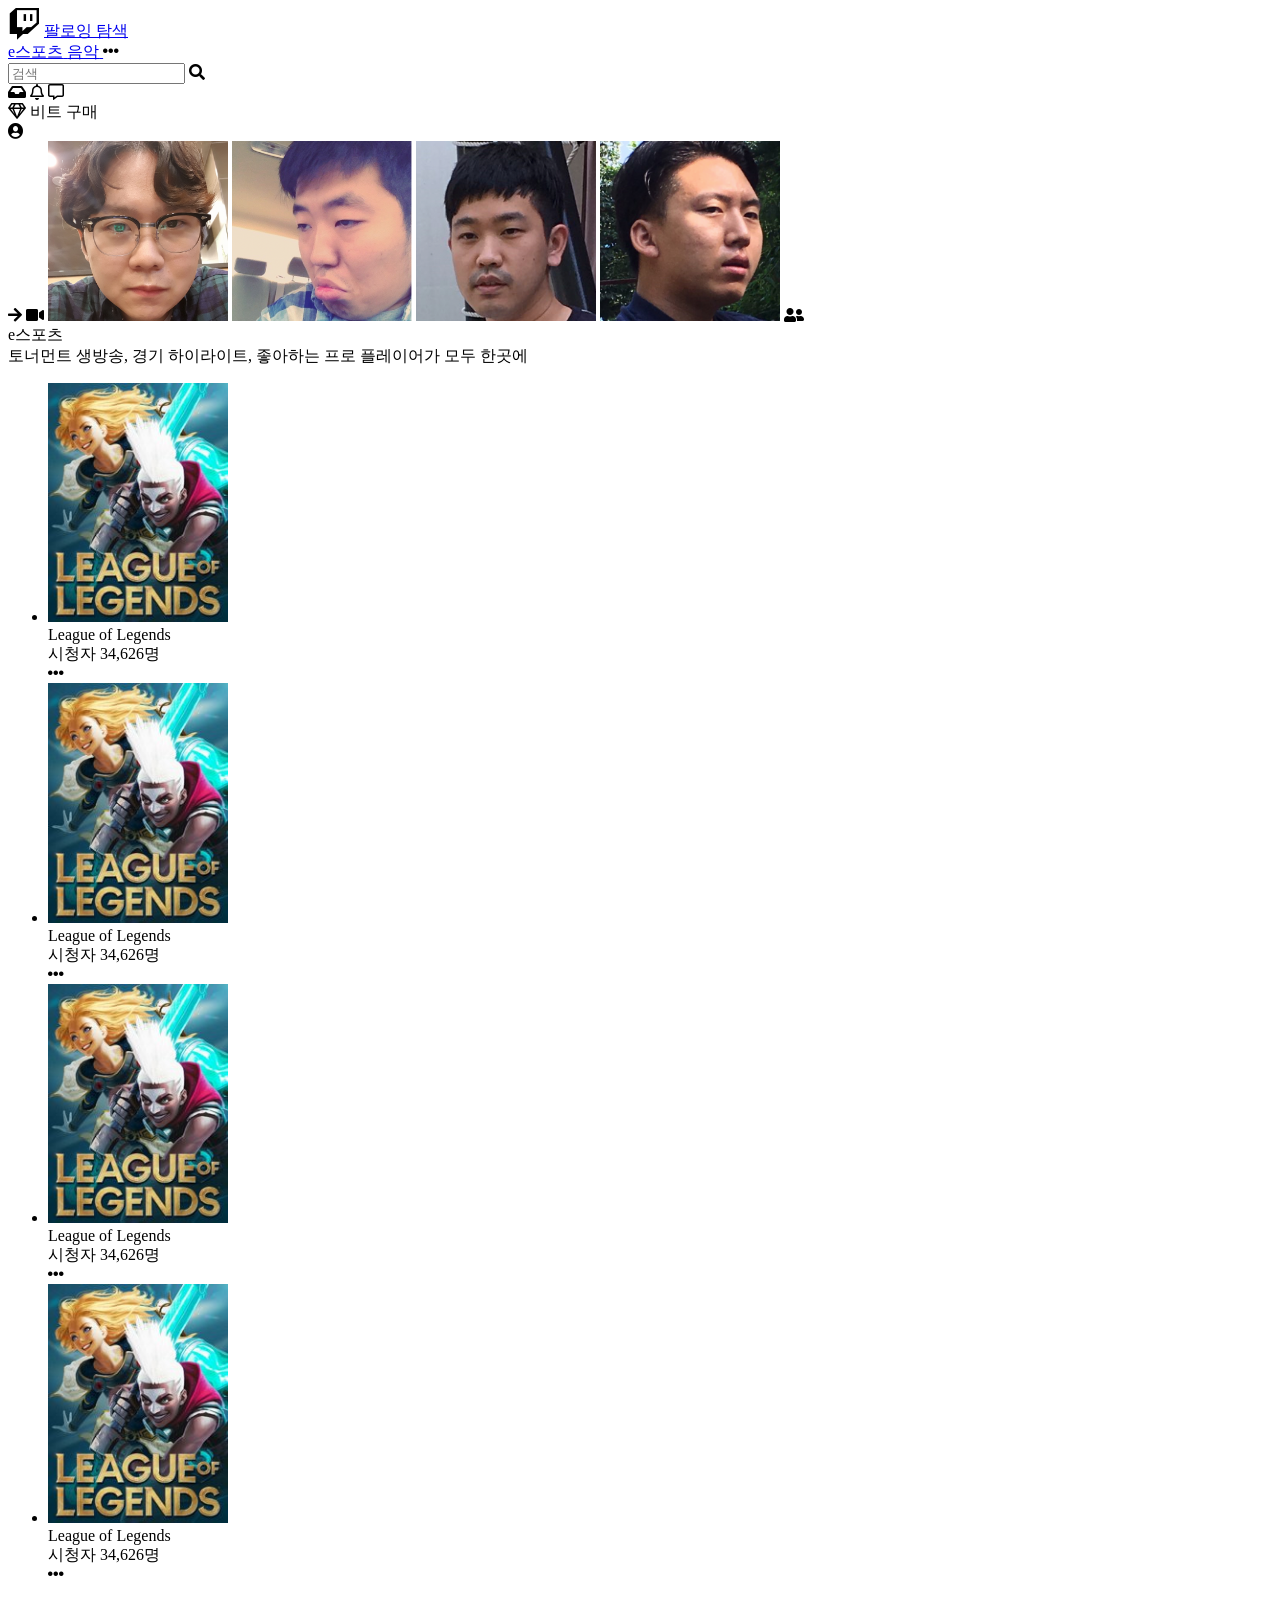
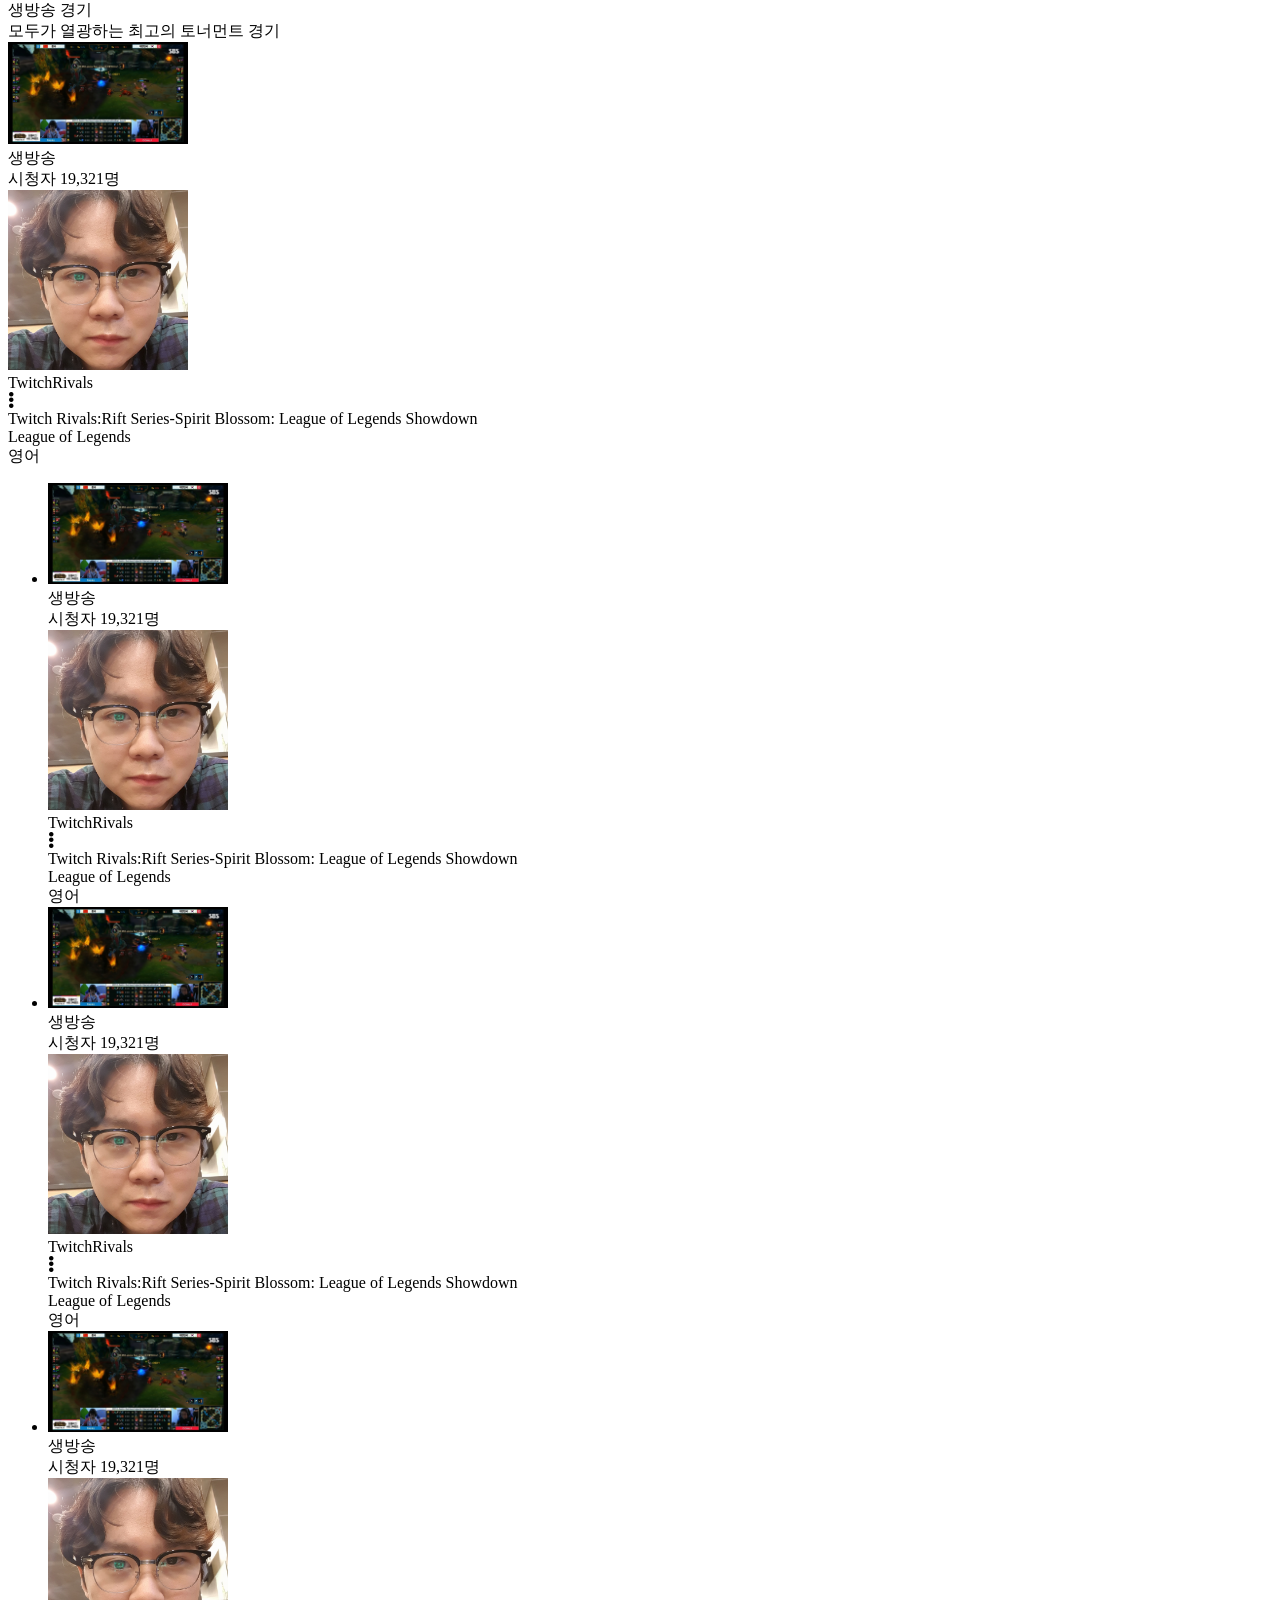
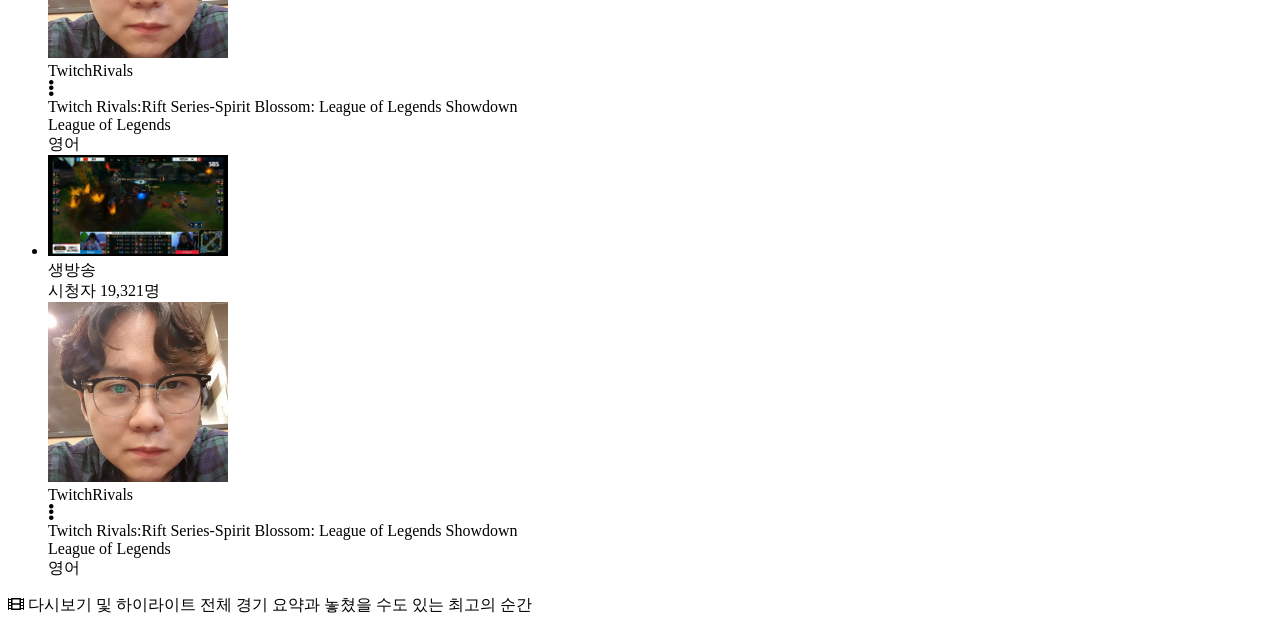
==== esports.html @ 5c9c3348 "first Commit html done" ====
<!DOCTYPE html>
<html lang="en">
  <head>
    <meta charset="UTF-8" />
    <meta name="viewport" content="width=device-width, initial-scale=1.0" />
    <link
      rel="stylesheet"
      href="https://use.fontawesome.com/releases/v5.14.0/css/all.css"
      integrity="sha384-HzLeBuhoNPvSl5KYnjx0BT+WB0QEEqLprO+NBkkk5gbc67FTaL7XIGa2w1L0Xbgc"
      crossorigin="anonymous"
    />
    <link rel="stylesheet" href="css/styles.css" />
    <title>Twitch</title>
  </head>
  <body>
    <header class="header">
      <div class="header__column">
        <i class="fab fa-twitch fa-2x"></i>
        <a href="following.html" class="header__link">
          <span class="header__title">팔로잉</span>
        </a>
        <a href="explore.html" class="header__link">
          <span class="header__title">탐색</span>
        </a>
      </div>
      <div class="header__column">
        <a href="esports.html" class="header__link">
          <span class="header__title">e스포츠</span>
        </a>
        <a href="music.html" class="header__link">
          <span class="header__title">음악</span>
        </a>
        <i class="fas fa-ellipsis-h"></i>
      </div>

      <div class="header__column">
        <div class="header__search-bar">
          <input type="text" class="header__search-text" placeholder="검색" />
          <i class="fas fa-search"></i>
        </div>
      </div>
      <div class="header__column">
        <i class="fas fa-inbox"></i>
        <i class="far fa-bell"></i>
        <i class="far fa-comment-alt"></i>
        <div class="header__btn">
          <i class="far fa-gem"></i>
          <span class="header__btn-title">비트 구매</span>
        </div>
        <i class="fas fa-user-circle"></i>
      </div>
    </header>
    <main class="main">
      <div class="nav">
        <i class="fas fa-arrow-right"></i>
        <i class="fas fa-video"></i>
        <img src="images/user1.png" class="nav__user" />
        <img src="images/user2.png" class="nav__user" />
        <img src="images/user3.png" class="nav__user" />
        <img src="images/user4.png" class="nav__user" />
        <i class="fas fa-user-friends"></i>
      </div>

      <div class="screen">
        <div class="screen__title">e스포츠</div>
        <div class="screen__description">
          토너먼트 생방송, 경기 하이라이트, 좋아하는 프로 플레이어가 모두 한곳에
        </div>
        <div class="esports__banners">
          <ul class="esports__banners-list">
            <li class="esports__banner">
              <img
                src="images/League of Legends-188x250.jpg"
                alt=""
                class="banner__picture"
              />
              <div class="banner__title">League of Legends</div>
              <div class="banner__description">시청자 34,626명</div>
              <i class="fas fa-ellipsis-h"></i>
            </li>
            <li class="esports__banner">
              <img
                src="images/League of Legends-188x250.jpg"
                alt=""
                class="banner__picture"
              />
              <div class="banner__title">League of Legends</div>
              <div class="banner__description">시청자 34,626명</div>
              <i class="fas fa-ellipsis-h"></i>
            </li>
            <li class="esports__banner">
              <img
                src="images/League of Legends-188x250.jpg"
                alt=""
                class="banner__picture"
              />
              <div class="banner__title">League of Legends</div>
              <div class="banner__description">시청자 34,626명</div>
              <i class="fas fa-ellipsis-h"></i>
            </li>
            <li class="esports__banner">
              <img
                src="images/League of Legends-188x250.jpg"
                alt=""
                class="banner__picture"
              />
              <div class="banner__title">League of Legends</div>
              <div class="banner__description">시청자 34,626명</div>
              <i class="fas fa-ellipsis-h"></i>
            </li>
          </ul>
        </div>
        <div class="esports__livegame">
          <div class="esports__livegame-title">생방송 경기</div>
          <div class="esports__livegame-description">
            모두가 열광하는 최고의 토너먼트 경기
          </div>
          <div class="livegame">
            <div class="livegame__column-big">
              <div class="livegame__feed">
                <div class="livegame__feed-video">
                  <img src="images/livegame1.jpg" alt="" class="video" />
                </div>
                <div class="livegame__feed-onair">생방송</div>
                <div class="livegame__feed-number">시청자 19,321명</div>
              </div>
              <div class="livegame__channel-bar">
                <img src="images/user1.png" class="nav__user" />
                <div class="livegame__channel-name">TwitchRivals</div>
                <i class="fas fa-ellipsis-v"></i>
              </div>
              <div class="livegame__channel-titie">
                Twitch Rivals:Rift Series-Spirit Blossom: League of Legends
                Showdown
              </div>
              <div class="livegame__game-title">League of Legends</div>
              <div class="livegame__game-language">영어</div>
            </div>
            <div class="livegame__column-small"></div>
            <ul class="livegame__small-list">
              <li class="livegame__small-channel">
                <div class="livegame__feed">
                  <div class="livegame__feed-video">
                    <img src="images/livegame1.jpg" alt="" class="video" />
                  </div>
                  <div class="livegame__feed-onair">생방송</div>
                  <div class="livegame__feed-number">시청자 19,321명</div>
                </div>
                <div class="livegame__channel-bar">
                  <img src="images/user1.png" class="nav__user" />
                  <div class="livegame__channel-name">TwitchRivals</div>
                  <i class="fas fa-ellipsis-v"></i>
                </div>
                <div class="livegame__channel-titie">
                  Twitch Rivals:Rift Series-Spirit Blossom: League of Legends
                  Showdown
                </div>
                <div class="livegame__game-title">League of Legends</div>
                <div class="livegame__game-language">영어</div>
              </li>
              <li class="livegame__small-channel">
                <div class="livegame__feed">
                  <div class="livegame__feed-video">
                    <img src="images/livegame1.jpg" alt="" class="video" />
                  </div>
                  <div class="livegame__feed-onair">생방송</div>
                  <div class="livegame__feed-number">시청자 19,321명</div>
                </div>
                <div class="livegame__channel-bar">
                  <img src="images/user1.png" class="nav__user" />
                  <div class="livegame__channel-name">TwitchRivals</div>
                  <i class="fas fa-ellipsis-v"></i>
                </div>
                <div class="livegame__channel-titie">
                  Twitch Rivals:Rift Series-Spirit Blossom: League of Legends
                  Showdown
                </div>
                <div class="livegame__game-title">League of Legends</div>
                <div class="livegame__game-language">영어</div>
              </li>
              <li class="livegame__small-channel">
                <div class="livegame__feed">
                  <div class="livegame__feed-video">
                    <img src="images/livegame1.jpg" alt="" class="video" />
                  </div>
                  <div class="livegame__feed-onair">생방송</div>
                  <div class="livegame__feed-number">시청자 19,321명</div>
                </div>
                <div class="livegame__channel-bar">
                  <img src="images/user1.png" class="nav__user" />
                  <div class="livegame__channel-name">TwitchRivals</div>
                  <i class="fas fa-ellipsis-v"></i>
                </div>
                <div class="livegame__channel-titie">
                  Twitch Rivals:Rift Series-Spirit Blossom: League of Legends
                  Showdown
                </div>
                <div class="livegame__game-title">League of Legends</div>
                <div class="livegame__game-language">영어</div>
              </li>
              <li class="livegame__small-channel">
                <div class="livegame__feed">
                  <div class="livegame__feed-video">
                    <img src="images/livegame1.jpg" alt="" class="video" />
                  </div>
                  <div class="livegame__feed-onair">생방송</div>
                  <div class="livegame__feed-number">시청자 19,321명</div>
                </div>
                <div class="livegame__channel-bar">
                  <img src="images/user1.png" class="nav__user" />
                  <div class="livegame__channel-name">TwitchRivals</div>
                  <i class="fas fa-ellipsis-v"></i>
                </div>
                <div class="livegame__channel-titie">
                  Twitch Rivals:Rift Series-Spirit Blossom: League of Legends
                  Showdown
                </div>
                <div class="livegame__game-title">League of Legends</div>
                <div class="livegame__game-language">영어</div>
              </li>
            </ul>
          </div>
        </div>
      <div class="esports__highlight">
        <div class="esports__highlight-title">
          <i class="fas fa-film"></i>
          <span class="highlight-title__title">다시보기 및 하이라이트</span>
          <span class="highlight-title__description">전체 경기 요약과 놓쳤을 수도 있는 최고의 순간</span>
        </div>
      </div>
      </div>
    </main>
  </body>
</html>
---- css/styles.css ----
img{
    width: 180px;
}
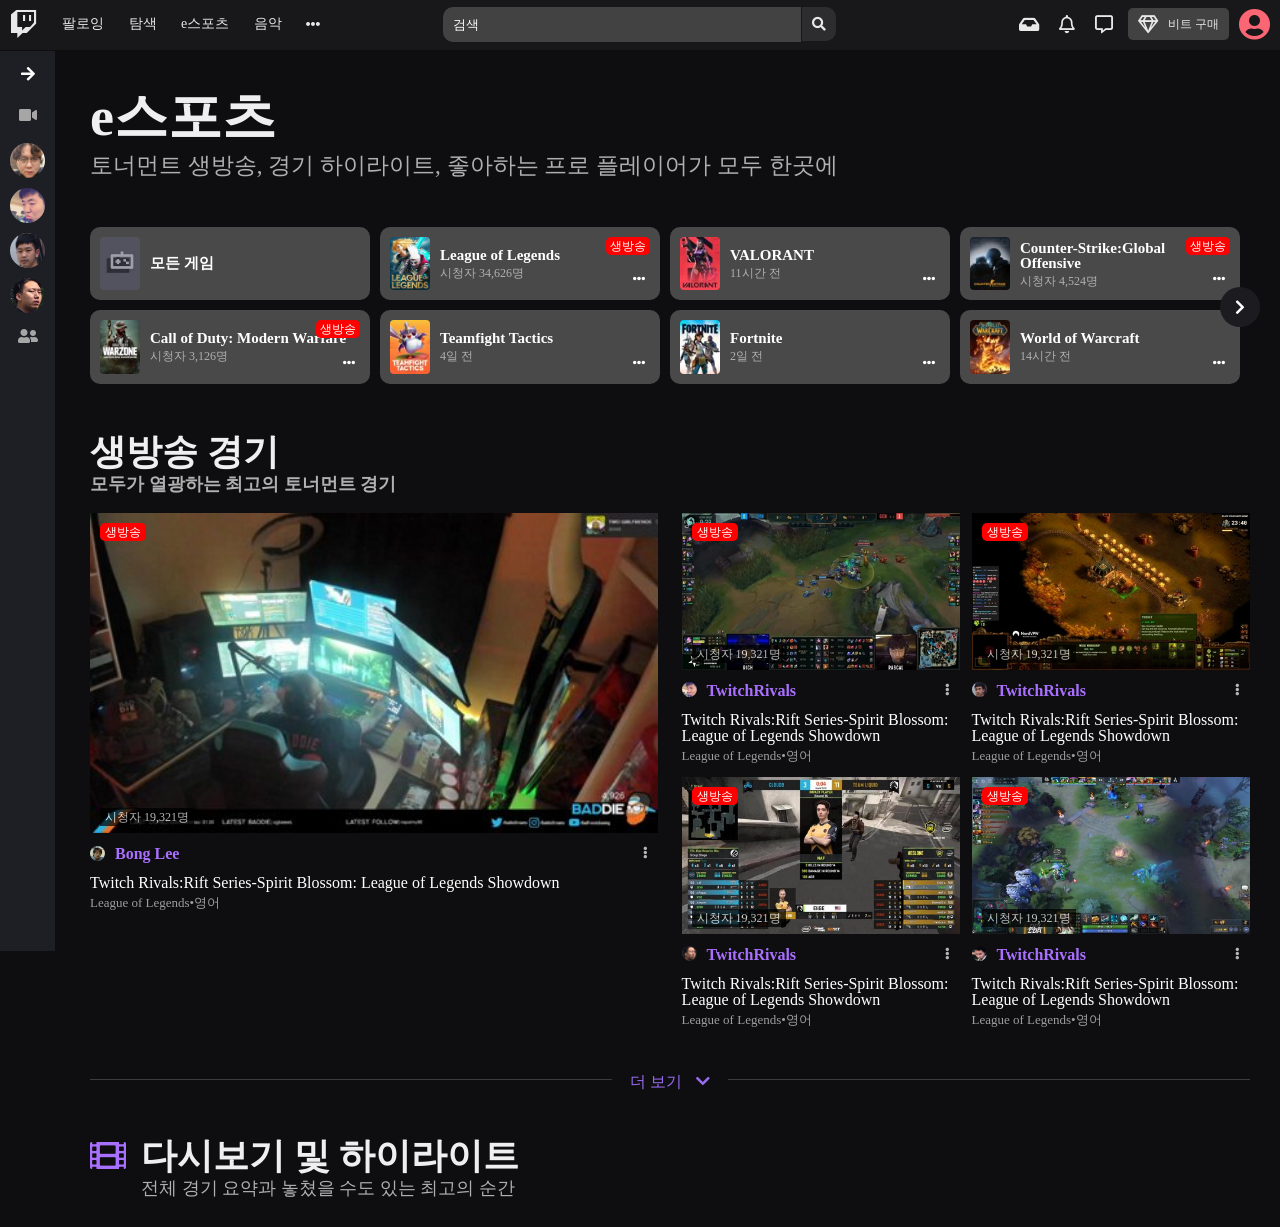
==== commit 5df54922: "80%" ====
--- a/esports.html
+++ b/esports.html
@@ -15,52 +15,54 @@
   <body>
     <header class="header">
       <div class="header__column">
-        <i class="fab fa-twitch fa-2x"></i>
+        <a href="index.html" class="header__link">
+          <i class="fab fa-twitch fa-2x"></i>
+        </a>
         <a href="following.html" class="header__link">
           <span class="header__title">팔로잉</span>
         </a>
         <a href="explore.html" class="header__link">
           <span class="header__title">탐색</span>
         </a>
-      </div>
-      <div class="header__column">
+
         <a href="esports.html" class="header__link">
           <span class="header__title">e스포츠</span>
         </a>
         <a href="music.html" class="header__link">
           <span class="header__title">음악</span>
         </a>
-        <i class="fas fa-ellipsis-h"></i>
+        <a href="" class="header__link">
+          <i class="fas fa-ellipsis-h"></i>
+        </a>
       </div>
 
       <div class="header__column">
-        <div class="header__search-bar">
+        <span class="header__search-bar">
           <input type="text" class="header__search-text" placeholder="검색" />
           <i class="fas fa-search"></i>
-        </div>
+        </span>
       </div>
       <div class="header__column">
-        <i class="fas fa-inbox"></i>
-        <i class="far fa-bell"></i>
-        <i class="far fa-comment-alt"></i>
-        <div class="header__btn">
+        <i class="fas fa-inbox header__btn"></i>
+        <i class="far fa-bell header__btn"></i>
+        <i class="far fa-comment-alt header__btn"></i>
+        <span class="header__btn buy-btn">
           <i class="far fa-gem"></i>
           <span class="header__btn-title">비트 구매</span>
-        </div>
-        <i class="fas fa-user-circle"></i>
+        </span>
+        <i class="fas fa-user-circle fa-2x user__profile"></i>
       </div>
     </header>
+    <nav class="nav">
+      <i class="fas fa-arrow-right"></i>
+      <i class="fas fa-video"></i>
+      <img src="images/user1.png" class="nav__user" />
+      <img src="images/user2.png" class="nav__user" />
+      <img src="images/user3.png" class="nav__user" />
+      <img src="images/user4.png" class="nav__user" />
+      <i class="fas fa-user-friends"></i>
+    </nav>
     <main class="main">
-      <div class="nav">
-        <i class="fas fa-arrow-right"></i>
-        <i class="fas fa-video"></i>
-        <img src="images/user1.png" class="nav__user" />
-        <img src="images/user2.png" class="nav__user" />
-        <img src="images/user3.png" class="nav__user" />
-        <img src="images/user4.png" class="nav__user" />
-        <i class="fas fa-user-friends"></i>
-      </div>
-
       <div class="screen">
         <div class="screen__title">e스포츠</div>
         <div class="screen__description">
@@ -69,46 +71,130 @@
         <div class="esports__banners">
           <ul class="esports__banners-list">
             <li class="esports__banner">
-              <img
-                src="images/League of Legends-188x250.jpg"
-                alt=""
-                class="banner__picture"
-              />
-              <div class="banner__title">League of Legends</div>
-              <div class="banner__description">시청자 34,626명</div>
-              <i class="fas fa-ellipsis-h"></i>
-            </li>
-            <li class="esports__banner">
-              <img
-                src="images/League of Legends-188x250.jpg"
-                alt=""
-                class="banner__picture"
-              />
-              <div class="banner__title">League of Legends</div>
-              <div class="banner__description">시청자 34,626명</div>
-              <i class="fas fa-ellipsis-h"></i>
-            </li>
-            <li class="esports__banner">
-              <img
-                src="images/League of Legends-188x250.jpg"
-                alt=""
-                class="banner__picture"
-              />
-              <div class="banner__title">League of Legends</div>
-              <div class="banner__description">시청자 34,626명</div>
-              <i class="fas fa-ellipsis-h"></i>
-            </li>
-            <li class="esports__banner">
-              <img
-                src="images/League of Legends-188x250.jpg"
-                alt=""
-                class="banner__picture"
-              />
-              <div class="banner__title">League of Legends</div>
-              <div class="banner__description">시청자 34,626명</div>
-              <i class="fas fa-ellipsis-h"></i>
-            </li>
+              <div class="banner_column">
+                <img
+                  src="images/Games + Demos-285x380.jpg"
+                  alt=""
+                  class="banner__picture"
+                />
+                <div class="banner__info">
+                  <div class="banner__title">모든 게임</div>
+                  
+                </div>
+              </div>
+              
+            </li>
+            <li class="esports__banner">
+              <div class="banner_column">
+                <img
+                  src="images/League of Legends-188x250.jpg"
+                  alt=""
+                  class="banner__picture"
+                />
+                <div class="banner__info">
+                  <div class="banner__title">League of Legends</div>
+                  <div class="banner__description">시청자 34,626명</div>
+                </div>
+              </div>
+              <div class="banner__live">생방송</div>
+              <i class="fas fa-ellipsis-h"></i>
+            </li>
+            <li class="esports__banner">
+              <div class="banner_column">
+                <img
+                  src="images/VALORANT-48x64.jpg"
+                  alt=""
+                  class="banner__picture"
+                />
+                <div class="banner__info">
+                  <div class="banner__title">VALORANT</div>
+                  <div class="banner__description">11시간 전</div>
+                </div>
+              </div>
+              <i class="fas fa-ellipsis-h"></i>
+            </li>
+            <li class="esports__banner">
+              <div class="banner_column">
+                <img
+                  src="images/Counter-Strike_ Global Offensive-48x64.jpg"
+                  alt=""
+                  class="banner__picture"
+                />
+                <div class="banner__info">
+                  <div class="banner__title">Counter-Strike:Global Offensive</div>
+                  <div class="banner__description">시청자 4,524명</div>
+                </div>
+              </div>
+              <div class="banner__live">생방송</div>
+              <i class="fas fa-ellipsis-h"></i>
+            </li>
+            
+            
           </ul>
+          <ul class="esports__banners-list">
+            <li class="esports__banner">
+              <div class="banner_column">
+                <img
+                  src="images/Call of Duty_ Modern Warfare-48x64.jpg"
+                  alt=""
+                  class="banner__picture"
+                />
+                <div class="banner__info">
+                  <div class="banner__title">Call of Duty: Modern Warfare</div>
+                  <div class="banner__description">시청자 3,126명</div>
+                </div>
+              </div>
+              <div class="banner__live">생방송</div>
+              <i class="fas fa-ellipsis-h"></i>
+            </li>
+            <li class="esports__banner">
+              <div class="banner_column">
+                <img
+                  src="images/Teamfight Tactics-48x64.jpg"
+                  alt=""
+                  class="banner__picture"
+                />
+                <div class="banner__info">
+                  <div class="banner__title">Teamfight Tactics</div>
+                  <div class="banner__description">4일 전</div>
+                </div>
+              </div>
+              <i class="fas fa-ellipsis-h"></i>
+            </li>
+            <li class="esports__banner">
+              <div class="banner_column">
+                <img
+                  src="images/Fortnite-48x64.jpg"
+                  alt=""
+                  class="banner__picture"
+                />
+                <div class="banner__info">
+                  <div class="banner__title">Fortnite</div>
+                  <div class="banner__description">2일 전</div>
+                </div>
+              </div>
+              <i class="fas fa-ellipsis-h"></i>
+            </li>
+            <li class="esports__banner">
+              <div class="banner_column">
+                <img
+                  src="images/World of Warcraft-48x64.jpg"
+                  alt=""
+                  class="banner__picture"
+                />
+                <div class="banner__info">
+                  <div class="banner__title">World of Warcraft</div>
+                  <div class="banner__description">14시간 전</div>
+                </div>
+              </div>
+              <i class="fas fa-ellipsis-h"></i>
+            </li>
+            
+            
+          </ul>
+          <div class="banner__next-btn">
+            <i class="fas fa-chevron-right"></i>
+          </div>
         </div>
         <div class="esports__livegame">
           <div class="esports__livegame-title">생방송 경기</div>
@@ -119,115 +205,134 @@
             <div class="livegame__column-big">
               <div class="livegame__feed">
                 <div class="livegame__feed-video">
-                  <img src="images/livegame1.jpg" alt="" class="video" />
-                </div>
-                <div class="livegame__feed-onair">생방송</div>
-                <div class="livegame__feed-number">시청자 19,321명</div>
+                  <img src="images/live6.jpg" alt="" class="video" />
+                  <div class="livegame__feed-onair">생방송</div>
+                  <div class="livegame__feed-number">시청자 19,321명</div>
+                </div>
               </div>
               <div class="livegame__channel-bar">
-                <img src="images/user1.png" class="nav__user" />
-                <div class="livegame__channel-name">TwitchRivals</div>
+                <div class="channel__name-group">
+                  <img src="images/user5.png" class="nav__user" />
+                  <div class="livegame__channel-name">Bong Lee</div>
+                </div>
                 <i class="fas fa-ellipsis-v"></i>
               </div>
-              <div class="livegame__channel-titie">
+              <div class="livegame__channel-title">
                 Twitch Rivals:Rift Series-Spirit Blossom: League of Legends
                 Showdown
               </div>
-              <div class="livegame__game-title">League of Legends</div>
-              <div class="livegame__game-language">영어</div>
+              <div class="livegame__game-title">League of Legends•영어</div>
             </div>
-            <div class="livegame__column-small"></div>
-            <ul class="livegame__small-list">
-              <li class="livegame__small-channel">
-                <div class="livegame__feed">
-                  <div class="livegame__feed-video">
-                    <img src="images/livegame1.jpg" alt="" class="video" />
-                  </div>
-                  <div class="livegame__feed-onair">생방송</div>
-                  <div class="livegame__feed-number">시청자 19,321명</div>
-                </div>
-                <div class="livegame__channel-bar">
-                  <img src="images/user1.png" class="nav__user" />
-                  <div class="livegame__channel-name">TwitchRivals</div>
-                  <i class="fas fa-ellipsis-v"></i>
-                </div>
-                <div class="livegame__channel-titie">
-                  Twitch Rivals:Rift Series-Spirit Blossom: League of Legends
-                  Showdown
-                </div>
-                <div class="livegame__game-title">League of Legends</div>
-                <div class="livegame__game-language">영어</div>
-              </li>
-              <li class="livegame__small-channel">
-                <div class="livegame__feed">
-                  <div class="livegame__feed-video">
-                    <img src="images/livegame1.jpg" alt="" class="video" />
-                  </div>
-                  <div class="livegame__feed-onair">생방송</div>
-                  <div class="livegame__feed-number">시청자 19,321명</div>
-                </div>
-                <div class="livegame__channel-bar">
-                  <img src="images/user1.png" class="nav__user" />
-                  <div class="livegame__channel-name">TwitchRivals</div>
-                  <i class="fas fa-ellipsis-v"></i>
-                </div>
-                <div class="livegame__channel-titie">
-                  Twitch Rivals:Rift Series-Spirit Blossom: League of Legends
-                  Showdown
-                </div>
-                <div class="livegame__game-title">League of Legends</div>
-                <div class="livegame__game-language">영어</div>
-              </li>
-              <li class="livegame__small-channel">
-                <div class="livegame__feed">
-                  <div class="livegame__feed-video">
-                    <img src="images/livegame1.jpg" alt="" class="video" />
-                  </div>
-                  <div class="livegame__feed-onair">생방송</div>
-                  <div class="livegame__feed-number">시청자 19,321명</div>
-                </div>
-                <div class="livegame__channel-bar">
-                  <img src="images/user1.png" class="nav__user" />
-                  <div class="livegame__channel-name">TwitchRivals</div>
-                  <i class="fas fa-ellipsis-v"></i>
-                </div>
-                <div class="livegame__channel-titie">
-                  Twitch Rivals:Rift Series-Spirit Blossom: League of Legends
-                  Showdown
-                </div>
-                <div class="livegame__game-title">League of Legends</div>
-                <div class="livegame__game-language">영어</div>
-              </li>
-              <li class="livegame__small-channel">
-                <div class="livegame__feed">
-                  <div class="livegame__feed-video">
-                    <img src="images/livegame1.jpg" alt="" class="video" />
-                  </div>
-                  <div class="livegame__feed-onair">생방송</div>
-                  <div class="livegame__feed-number">시청자 19,321명</div>
-                </div>
-                <div class="livegame__channel-bar">
-                  <img src="images/user1.png" class="nav__user" />
-                  <div class="livegame__channel-name">TwitchRivals</div>
-                  <i class="fas fa-ellipsis-v"></i>
-                </div>
-                <div class="livegame__channel-titie">
-                  Twitch Rivals:Rift Series-Spirit Blossom: League of Legends
-                  Showdown
-                </div>
-                <div class="livegame__game-title">League of Legends</div>
-                <div class="livegame__game-language">영어</div>
-              </li>
-            </ul>
+            <div class="livegame__column-small">
+              <ul class="livegame__small-list">
+                <li class="livegame__small-channel">
+                  <div class="livegame__feed">
+                    <div class="livegame__feed-video">
+                      <img src="images/live5.jpg" alt="" class="video" />
+                      <div class="livegame__feed-onair">생방송</div>
+                      <div class="livegame__feed-number">시청자 19,321명</div>
+                    </div>
+                  </div>
+                  <div class="livegame__channel-bar">
+                    <div class="channel__name-group">
+                      <img src="images/user2.png" class="nav__user" />
+                      <div class="livegame__channel-name">TwitchRivals</div>
+                    </div>
+                    <i class="fas fa-ellipsis-v"></i>
+                  </div>
+                  <div class="livegame__channel-title">
+                    Twitch Rivals:Rift Series-Spirit Blossom: League of Legends
+                    Showdown
+                  </div>
+                  <div class="livegame__game-title">League of Legends•영어</div>
+                </li>
+                <li class="livegame__small-channel">
+                  <div class="livegame__feed">
+                    <div class="livegame__feed-video">
+                      <img src="images/live2.jpg" alt="" class="video" />
+                      <div class="livegame__feed-onair">생방송</div>
+                      <div class="livegame__feed-number">시청자 19,321명</div>
+                    </div>
+                  </div>
+                  <div class="livegame__channel-bar">
+                    <div class="channel__name-group">
+                      <img src="images/user3.png" class="nav__user" />
+                      <div class="livegame__channel-name">TwitchRivals</div>
+                    </div>
+                    <i class="fas fa-ellipsis-v"></i>
+                  </div>
+                  <div class="livegame__channel-title">
+                    Twitch Rivals:Rift Series-Spirit Blossom: League of Legends
+                    Showdown
+                  </div>
+                  <div class="livegame__game-title">League of Legends•영어</div>
+                </li>
+                <li class="livegame__small-channel">
+                  <div class="livegame__feed">
+                    <div class="livegame__feed-video">
+                      <img src="images/live3.jpg" alt="" class="video" />
+                      <div class="livegame__feed-onair">생방송</div>
+                      <div class="livegame__feed-number">시청자 19,321명</div>
+                    </div>
+                  </div>
+                  <div class="livegame__channel-bar">
+                    <div class="channel__name-group">
+                      <img src="images/user4.png" class="nav__user" />
+                      <div class="livegame__channel-name">TwitchRivals</div>
+                    </div>
+                    <i class="fas fa-ellipsis-v"></i>
+                  </div>
+                  <div class="livegame__channel-title">
+                    Twitch Rivals:Rift Series-Spirit Blossom: League of Legends
+                    Showdown
+                  </div>
+                  <div class="livegame__game-title">League of Legends•영어</div>
+                </li>
+                <li class="livegame__small-channel">
+                  <div class="livegame__feed">
+                    <div class="livegame__feed-video">
+                      <img src="images/live4.jpg" alt="" class="video" />
+                      <div class="livegame__feed-onair">생방송</div>
+                      <div class="livegame__feed-number">시청자 19,321명</div>
+                    </div>
+                  </div>
+                  <div class="livegame__channel-bar">
+                    <div class="channel__name-group">
+                      <img src="images/user6.png" class="nav__user" />
+                      <div class="livegame__channel-name">TwitchRivals</div>
+                    </div>
+                    <i class="fas fa-ellipsis-v"></i>
+                  </div>
+                  <div class="livegame__channel-title">
+                    Twitch Rivals:Rift Series-Spirit Blossom: League of Legends
+                    Showdown
+                  </div>
+                  <div class="livegame__game-title">League of Legends•영어</div>
+                </li>
+              </ul>
+            </div>
           </div>
         </div>
-      <div class="esports__highlight">
-        <div class="esports__highlight-title">
-          <i class="fas fa-film"></i>
-          <span class="highlight-title__title">다시보기 및 하이라이트</span>
-          <span class="highlight-title__description">전체 경기 요약과 놓쳤을 수도 있는 최고의 순간</span>
+        <section class="screen__division-btn">
+          <div class="screen__division-half"></div>
+          <div class="division__button">
+            더 보기
+            <i class="fas fa-chevron-down"></i>
+          </div>
+          <div class="screen__division-half"></div>
+        </section>
+        <div class="esports__highlight">
+          <div class="esports__highlight-title">
+            <i class="fas fa-film"></i>
+
+            <div class="highlight-title__box">
+              <div class="highlight-title__title">다시보기 및 하이라이트</div>
+              <span class="highlight-title__description">
+                전체 경기 요약과 놓쳤을 수도 있는 최고의 순간
+              </span>
+            </div>
+          </div>
         </div>
-      </div>
       </div>
     </main>
   </body>
--- a/css/styles.css
+++ b/css/styles.css
@@ -1,3 +1,66 @@
+@import "reset.css";
+@import "header.css";
+@import "nav.css";
+@import "channel.css";
+@import "following.css";
+@import "categories.css";
+@import "explore.css";
+@import "banner.css";
+@import "livegame.css";
+@import "highlight.css";
+
+*{
+    box-sizing: border-box;
+    
+}
+
+body{
+    background-color: #0E0E10;
+}
+a{
+    color: inherit;
+    text-decoration-line: none;
+}
+.main{
+ margin-top: 50px;
+ margin-left: 60px;
+ padding:30px;
+}
+
 img{
     width: 180px;
-}+}
+
+.screen__division{
+   padding: 10px;
+    border-top: 1px solid gray;
+    opacity: 0.4;
+}
+.screen__division-btn{
+    display: flex;
+    align-items: center;
+}
+
+
+
+.division__button{
+    transform: translateY(-8px);
+    width: 10%;
+    color: #9a6bf1;
+    text-align: center;
+    padding:10px 5px;
+}
+.division__button i{
+    padding-left: 10px;
+}
+
+.screen__division-half{
+    width: 45%;
+    padding: 10px;
+     border-top: 1px solid gray;
+     opacity: 0.4;
+ }
+ .division__button:hover{
+     background-color: #3e3e3e;
+     border-radius: 7px;
+ }
